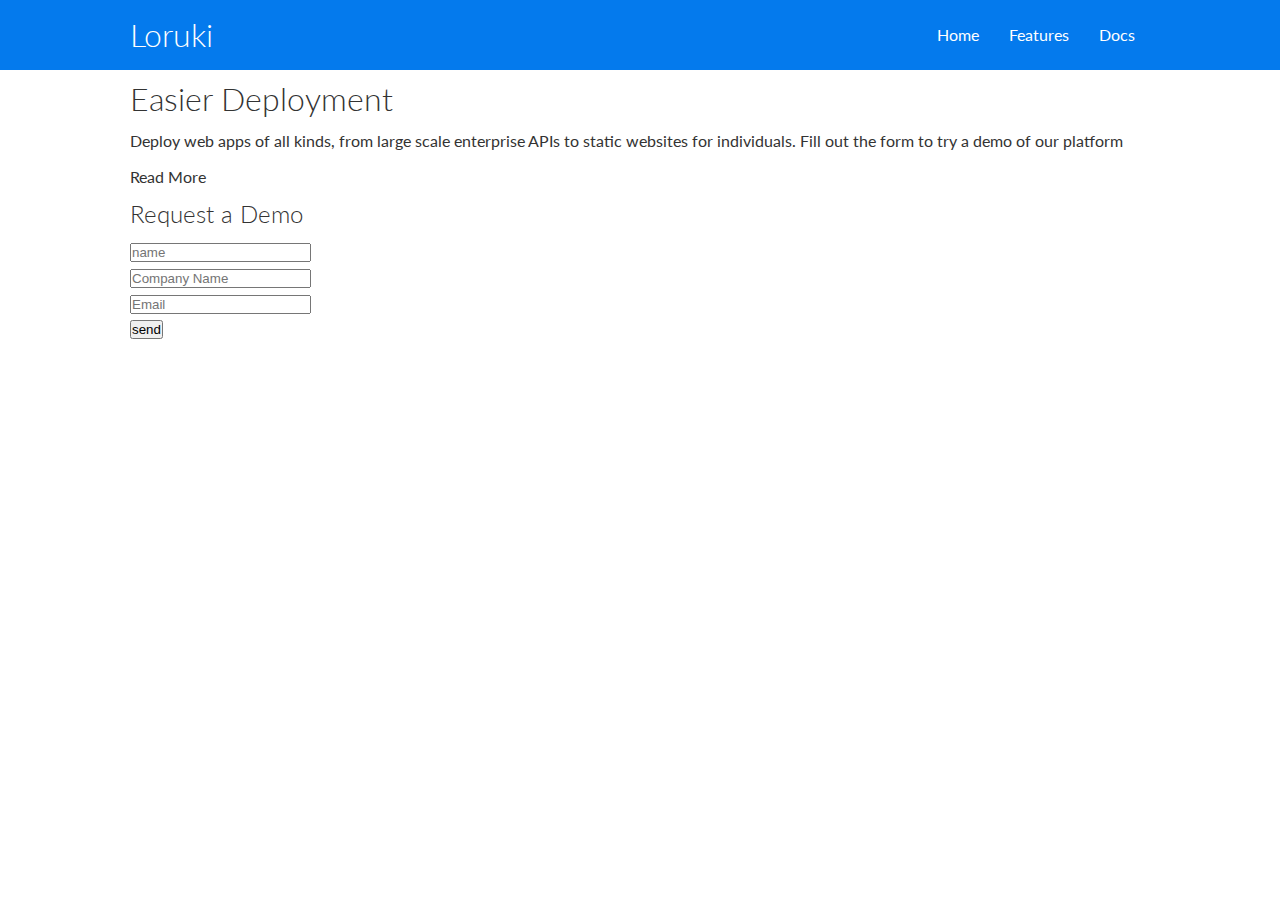
==== index.html @ 4183201b "added html for showcase" ====
<!DOCTYPE html>
<html lang="en">
<head>
    <meta charset="UTF-8">
    <meta name="viewport" content="width=device-width, initial-scale=1.0">
    <link rel="stylesheet" href="https://cdnjs.cloudflare.com/ajax/libs/font-awesome/6.4.2/css/all.min.css" integrity="sha512-z3gLpd7yknf1YoNbCzqRKc4qyor8gaKU1qmn+CShxbuBusANI9QpRohGBreCFkKxLhei6S9CQXFEbbKuqLg0DA==" crossorigin="anonymous" referrerpolicy="no-referrer" />
    <link rel="stylesheet" href="/css/style.css">
    <title>Loruki | Cloud Hosting For Everyone</title>
</head>
<body>
    <!-- navbar -->
    <div class="navbar">
            <div class="container flex">
                <h1 class="logo">Loruki</h1>
                <nav>
                    <ul>
                        <li> <a href="index.html">Home</a> </li>
                        <li> <a href="features.html">Features</a> </li>
                        <li> <a href="docs.html">Docs</a> </li>
                    </ul>
                </nav>
            </div>
    </div>

    <!-- showcase -->
    <section class="showcase">
                <div class="container grid">
                    <div class="showcase-text">
                        <h1>Easier Deployment</h1>
                        <p>Deploy web apps of all kinds, from large scale enterprise APIs to static websites for individuals. Fill out the form to try a demo of our platform</p>
                        <a href="features.html" class="btn btn-outline">Read More</a>
                    </div>

                    <div class="showcase-form card">
                        <h2>Request a Demo</h2>
                        <form>
                            <div class="form-control">
                               <input type="text" name="name" id="name" placeholder="name" required> 
                            </div>
                            <div class="form-control">
                               <input type="text" name="company" id="Company Name" placeholder="Company Name" required> 
                            </div>
                            <div class="form-control">
                               <input type="text" name="email" id="Email" placeholder="Email" required> 
                            </div>
                            <input type="submit" value="send" class="btn btn-primary">
                        </form>
                    </div>
                </div>
    </section>

</body>
</html>
---- css/style.css ----
@import url('https://fonts.googleapis.com/css2?family=Great+Vibes&family=Inter+Tight:wght@300&family=Lato:wght@300&family=Montserrat&display=swap');

*{
    box-sizing: border-box;
    padding:0;
    margin:0;
}

body{
    font-family: 'Lato','sans-serif';
    color:#333;
    line-height: 1.6;
}

ul {
    list-style-type: none;
}
a {
    text-decoration: none;
    color:#333;
}

h1, h2{
    font-weight: 300;
    line-height: 1.2;
    margin:10px 0px;
}

p{
    margin: 10px 0;
}

img {
    width: 100%;
}

.navbar {
    background-color: #047aed;
    color:#fff;
    height: 70px;
}

.navbar ul {
    display: flex;
}

.navbar a {
    color: #fff;
    padding:10px;
    margin: 0 5px;
}

.navbar a:hover{
    border-bottom: 2px #fff solid;
}

.navbar .flex {
    justify-content: space-between;
}

.container{
    max-width: 1100px;
    margin: 0 auto;
    overflow: auto;
    padding:0 40px;
}

.flex {
    display: flex;
    justify-content: center;
    align-items: center;
    height: 100%;
}
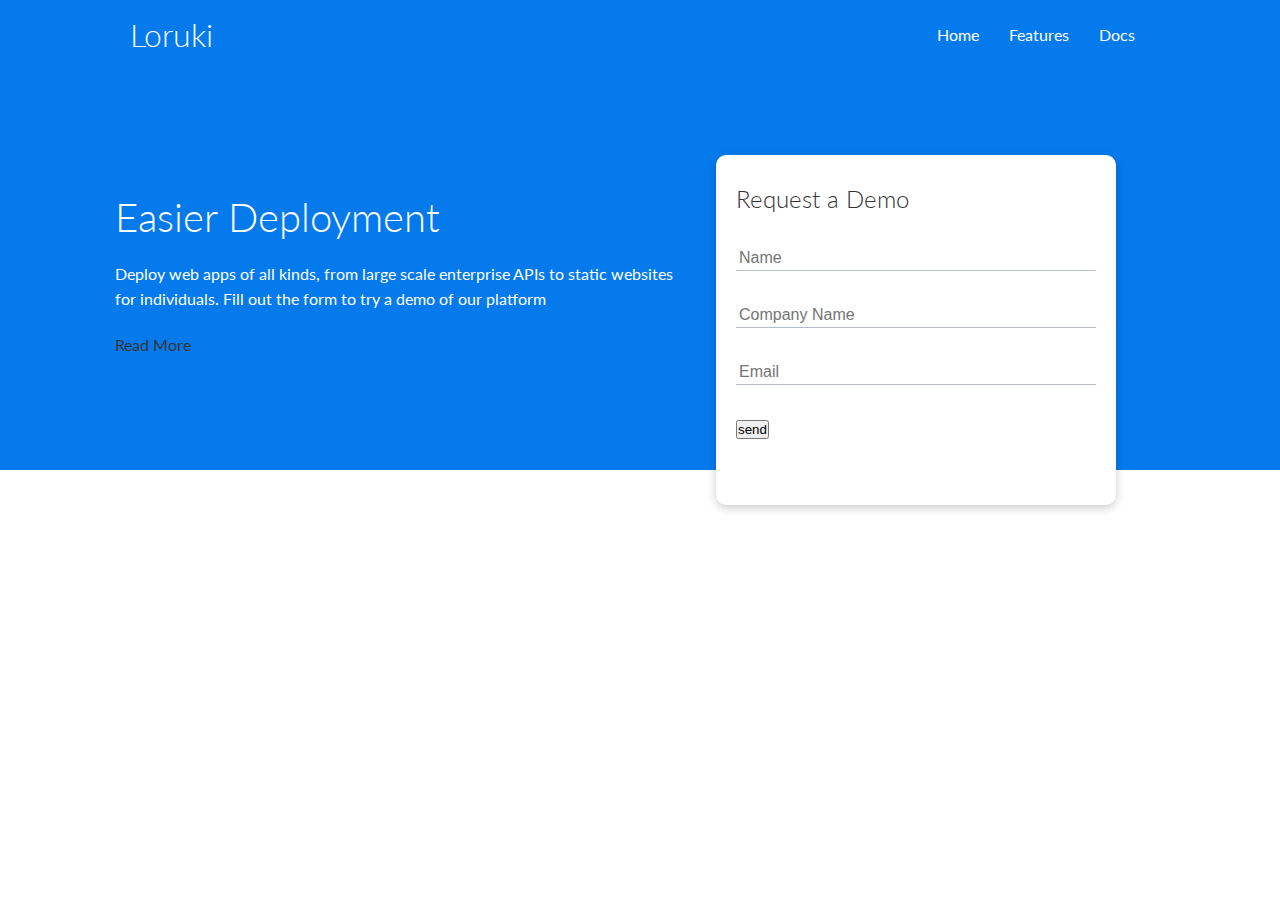
==== commit 7024f097: "created card and form" ====
--- a/index.html
+++ b/index.html
@@ -35,7 +35,7 @@
                         <h2>Request a Demo</h2>
                         <form>
                             <div class="form-control">
-                               <input type="text" name="name" id="name" placeholder="name" required> 
+                               <input type="text" name="name" id="name" placeholder="Name" required> 
                             </div>
                             <div class="form-control">
                                <input type="text" name="company" id="Company Name" placeholder="Company Name" required> 
--- a/css/style.css
+++ b/css/style.css
@@ -1,4 +1,8 @@
 @import url('https://fonts.googleapis.com/css2?family=Great+Vibes&family=Inter+Tight:wght@300&family=Lato:wght@300&family=Montserrat&display=swap');
+
+:root {
+    --primary-color:#047aed;
+}
 
 *{
     box-sizing: border-box;
@@ -34,8 +38,9 @@
     width: 100%;
 }
 
+/* navbar styling */
 .navbar {
-    background-color: #047aed;
+    background-color: var(--primary-color);
     color:#fff;
     height: 70px;
 }
@@ -58,11 +63,71 @@
     justify-content: space-between;
 }
 
+/* Showcase */
+
+.showcase {
+height: 400px;
+background-color: var(--primary-color);
+color:#fff;
+position: relative;
+}
+
+.showcase h1{
+    font-size: 40px;
+
+}
+.showcase p {
+    margin: 20px 0;
+}
+
+.showcase .grid {
+    grid-template-columns: 55% 45%;
+    gap: 30px;
+    overflow: visible;
+}
+
+.showcase-form{
+    position: relative;
+    top:60px;
+    height: 350px;
+    max-width: 400px;
+    padding:40px;
+    z-index: 100;
+
+}
+
+.showcase-form .form-control{
+    margin:30px 0;
+}
+
+.showcase-form input[type="text"],
+.showcase-form input[type="email"] {
+border:0;
+border-bottom: 1px solid #b4becb;
+width: 100%;
+padding: 3px;
+font-size: 16px;
+}
+
+.showcase-form input:focus {
+    outline: none;
+}
+
+/* utilities */
 .container{
     max-width: 1100px;
     margin: 0 auto;
     overflow: auto;
     padding:0 40px;
+}
+
+.card {
+    background-color: #fff;
+    color:#333;
+    border-radius: 10px;
+    box-shadow: 0 3px 10px rgba(0,0,0,0.2);
+    padding:20px;
+    margin:10px;
 }
 
 .flex {
@@ -72,3 +137,12 @@
     height: 100%;
 }
 
+.grid{
+    display: grid;
+    grid-template-columns: repeat(2,1fr);
+    gap:20px;
+    justify-content: center;
+    align-items: center;
+    height: 100%;
+    /* height: 100%; takes the total height of it's parent */ 
+}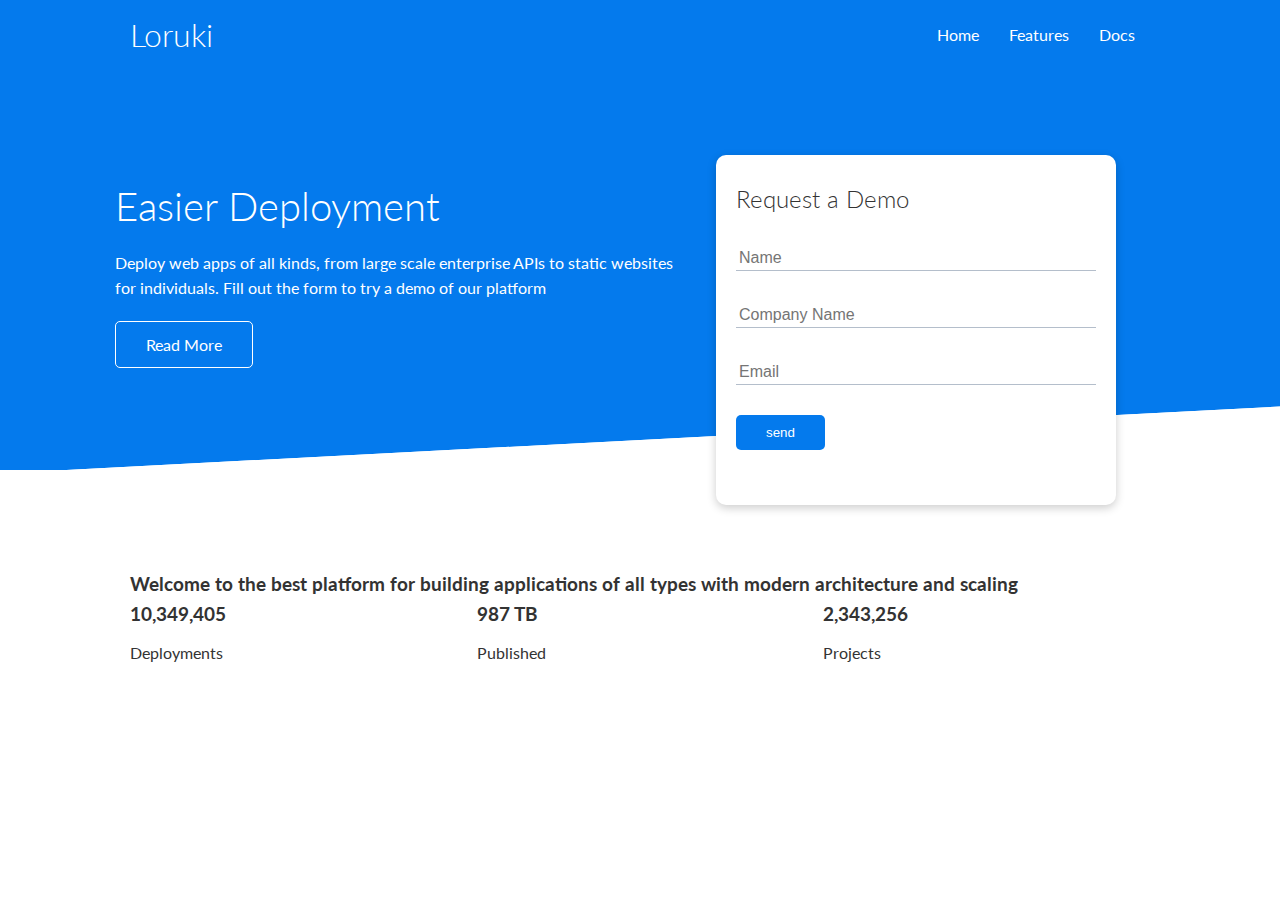
==== commit e4f8e519: "utility css file" ====
--- a/index.html
+++ b/index.html
@@ -5,6 +5,7 @@
     <meta name="viewport" content="width=device-width, initial-scale=1.0">
     <link rel="stylesheet" href="https://cdnjs.cloudflare.com/ajax/libs/font-awesome/6.4.2/css/all.min.css" integrity="sha512-z3gLpd7yknf1YoNbCzqRKc4qyor8gaKU1qmn+CShxbuBusANI9QpRohGBreCFkKxLhei6S9CQXFEbbKuqLg0DA==" crossorigin="anonymous" referrerpolicy="no-referrer" />
     <link rel="stylesheet" href="/css/style.css">
+    <link rel="stylesheet" href="/css/utilities.css">
     <title>Loruki | Cloud Hosting For Everyone</title>
 </head>
 <body>
@@ -49,5 +50,37 @@
                 </div>
     </section>
 
+    <!-- stats -->
+
+    <section class="stats">
+        <div class="container">
+            <h3 class="stats-heading text-center my-1">
+                Welcome to the best platform for building applications of all types with modern architecture and scaling
+            </h3>
+
+            <div class="grid grid-3 text-center my-4">
+
+                <div>
+                    <i class="fas fa-server fa-3x"></i>
+                    <h3>10,349,405</h3>
+                    <p class="text-secondary">Deployments</p>
+                </div>
+
+                <div>
+                    <i class="fas fa-upload fa-3x"></i>
+                    <h3>987 TB</h3>
+                    <p class="text-secondary">Published</p>
+                </div>
+
+                <div>
+                    <i class="fas fa-project-diagram fa-3x"></i>
+                    <h3>2,343,256</h3>
+                    <p class="text-secondary">Projects</p>
+                </div>
+
+            </div>
+        </div>
+    </section>
+
 </body>
 </html>--- a/css/style.css
+++ b/css/style.css
@@ -113,36 +113,25 @@
     outline: none;
 }
 
-/* utilities */
-.container{
-    max-width: 1100px;
-    margin: 0 auto;
-    overflow: auto;
-    padding:0 40px;
+.showcase::before, 
+.showcase::after{
+    content: '';
+    position: absolute;
+    height: 100px;
+    bottom:-70px;
+    right: 0;
+    left: 0;
+    background-color: #fff;
+    transform: skewY(-3deg) ;
+    -webkit-transform: skewY(-3deg) ;
+    -moz-transform: skewY(-3deg) ;
+    -ms-transform: skewY(-3deg) ;
+   
 }
 
-.card {
-    background-color: #fff;
-    color:#333;
-    border-radius: 10px;
-    box-shadow: 0 3px 10px rgba(0,0,0,0.2);
-    padding:20px;
-    margin:10px;
+/* stats */
+
+.stats {
+    padding-top: 100px;
 }
 
-.flex {
-    display: flex;
-    justify-content: center;
-    align-items: center;
-    height: 100%;
-}
-
-.grid{
-    display: grid;
-    grid-template-columns: repeat(2,1fr);
-    gap:20px;
-    justify-content: center;
-    align-items: center;
-    height: 100%;
-    /* height: 100%; takes the total height of it's parent */ 
-}--- a/css/utilities.css
+++ b/css/utilities.css
@@ -0,0 +1,56 @@
+
+.container{
+    max-width: 1100px;
+    margin: 0 auto;
+    overflow: auto;
+    padding:0 40px;
+}
+
+.card {
+    background-color: #fff;
+    color:#333;
+    border-radius: 10px;
+    box-shadow: 0 3px 10px rgba(0,0,0,0.2);
+    padding:20px;
+    margin:10px;
+}
+
+.btn {
+    display: inline-block;
+    padding: 10px 30px;
+    cursor: pointer;
+    background-color: var(--primary-color);
+    color:#fff;
+    border:none;
+    border-radius: 5px;
+}
+
+.btn-outline{
+    background-color: transparent;
+    border: 1px #fff solid;;
+}
+
+.btn:hover{
+    transform: scale(0.98);
+}
+
+.flex {
+    display: flex;
+    justify-content: center;
+    align-items: center;
+    height: 100%;
+}
+
+.grid{
+    display: grid;
+    grid-template-columns: repeat(2,1fr);
+    gap:20px;
+    justify-content: center;
+    align-items: center;
+    height: 100%;
+    /* height: 100%; takes the total height of it's parent */ 
+}
+
+.grid-3{
+    grid-template-columns: repeat(3,1fr);
+}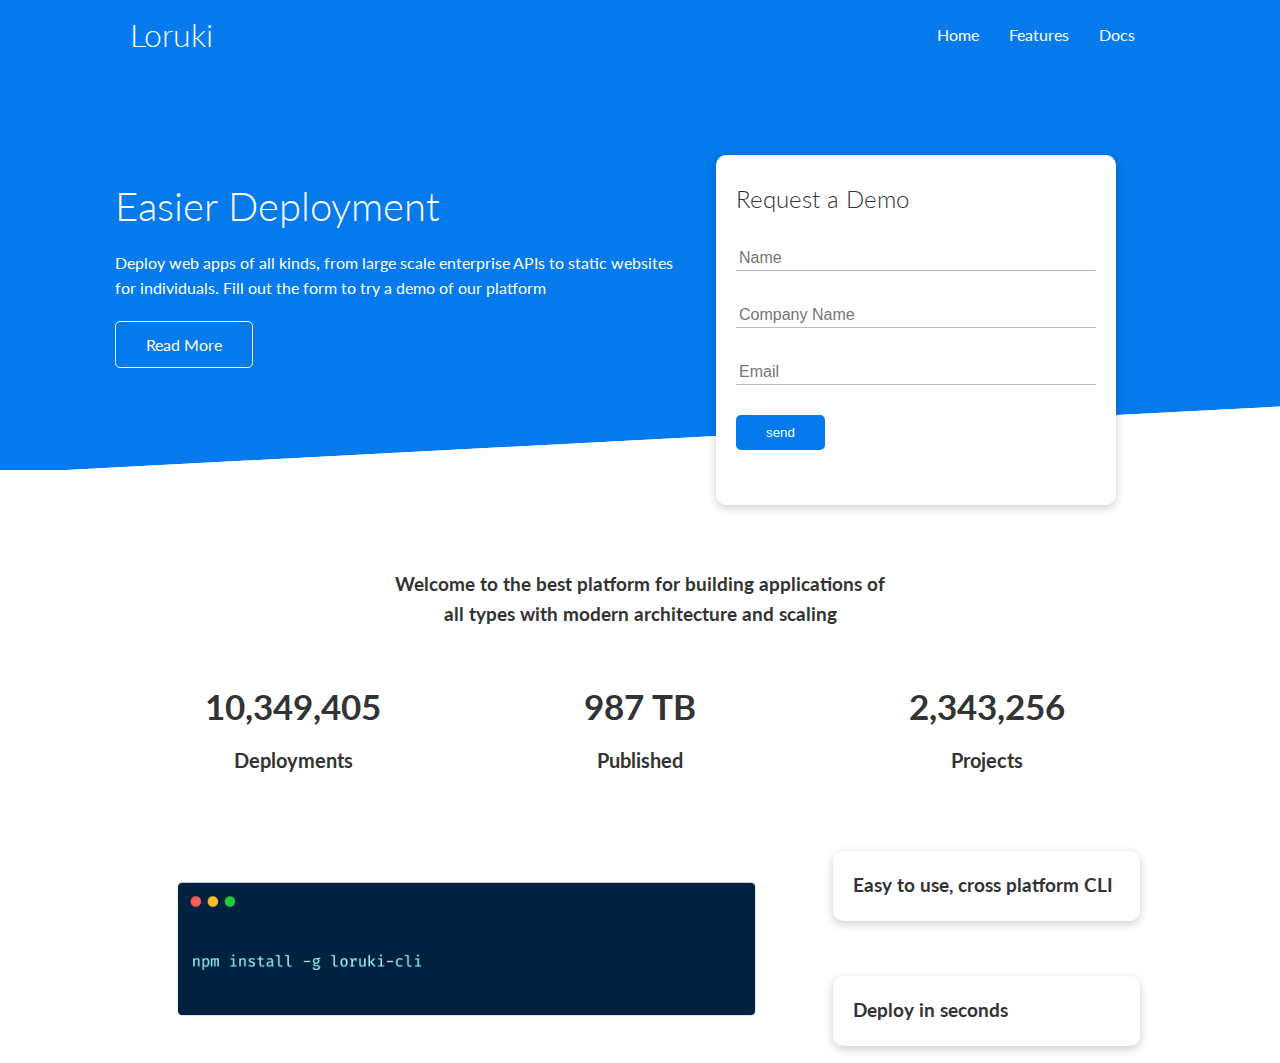
==== commit b760a2af: "created the CLI section" ====
--- a/index.html
+++ b/index.html
@@ -54,7 +54,7 @@
 
     <section class="stats">
         <div class="container">
-            <h3 class="stats-heading text-center my-1">
+            <h3 class="stats-heading text-center ">
                 Welcome to the best platform for building applications of all types with modern architecture and scaling
             </h3>
 
@@ -82,5 +82,20 @@
         </div>
     </section>
 
+     <!-- cli  -->
+        <section class="cli">
+            <div class="container grid">
+                <img src="/images/cli.png" alt="">
+
+                <div class="card">
+                    <h3>Easy to use, cross platform CLI</h3>
+                </div>
+
+                <div class="card">
+                    <h3>Deploy in seconds</h3>
+                </div>
+
+            </div>
+        </section>
 </body>
 </html>--- a/css/style.css
+++ b/css/style.css
@@ -135,3 +135,27 @@
     padding-top: 100px;
 }
 
+.stats-heading {
+    max-width: 500px;
+    margin: auto;
+}
+.stats .grid h3 {
+    font-size: 35px;
+}
+
+.stats .grid p {
+    font-size: 20px;
+    font-weight: bold;
+}
+
+/* ClI  */
+
+.cli .grid {
+    grid-template-columns: repeat(3,1fr);
+    grid-template-rows: repeat(2,1fr);
+}
+
+.cli .grid > *:first-child {
+    grid-column: 1 / span 2;
+    grid-row: 1 / span 2;
+}--- a/css/utilities.css
+++ b/css/utilities.css
@@ -34,6 +34,10 @@
     transform: scale(0.98);
 }
 
+.text-center{
+    text-align:center;
+}
+
 .flex {
     display: flex;
     justify-content: center;
@@ -53,4 +57,137 @@
 
 .grid-3{
     grid-template-columns: repeat(3,1fr);
+}
+
+/* normal Margins */
+
+.m-1 {
+    margin: 1rem;
+}
+
+.m-2 {
+    margin:1.5rem;
+}
+
+.m-3 {
+    margin:2rem;
+}
+
+.m-4 {
+    margin: 3rem;
+}
+
+.m-5{
+    margin: 4rem;
+}
+
+/* verticle margin */
+
+.my-1 {
+    margin: 1rem 0;
+}
+
+.my-2 {
+    margin:1.5rem 0;
+}
+
+.my-3 {
+    margin:2rem 0;
+}
+
+.my-4 {
+    margin: 3rem 0;
+}
+
+.my-5{
+    margin: 4rem 0;
+}
+
+/* :horizontal margin */
+.mx-1 {
+    margin: 0 1rem;
+}
+
+.mx-2 {
+    margin: 0 1.5rem;
+}
+
+.mx-3 {
+    margin: 0 2rem;
+}
+
+.mx-4 {
+    margin: 0 3rem;
+}
+
+.mx-5{
+    margin: 0 4rem;
+}
+
+
+/* Padding */
+/* normal Margins */
+
+.p-1 {
+    padding: 1rem;
+}
+
+.p-2 {
+    padding:1.5rem;
+}
+
+.p-3 {
+    padding:2rem;
+}
+
+.p-4 {
+    padding: 3rem;
+}
+
+.p-5{
+    padding: 4rem;
+}
+
+/* verticle padding */
+
+.py-1 {
+    padding: 1rem 0;
+}
+
+.py-2 {
+    padding:1.5rem 0;
+}
+
+.py-3 {
+    padding:2rem 0;
+}
+
+.py-4 {
+    padding: 3rem 0;
+}
+
+.py-5{
+    padding: 4rem 0;
+}
+
+
+/* :horizontal margin */
+.px-1 {
+    padding: 0 1rem;
+}
+
+.px-2 {
+    padding: 0 1.5rem;
+}
+
+.px-3 {
+    padding: 0 2rem;
+}
+
+.px-4 {
+    padding: 0 3rem;
+}
+
+.px-5{
+    padding: 0 4rem;
 }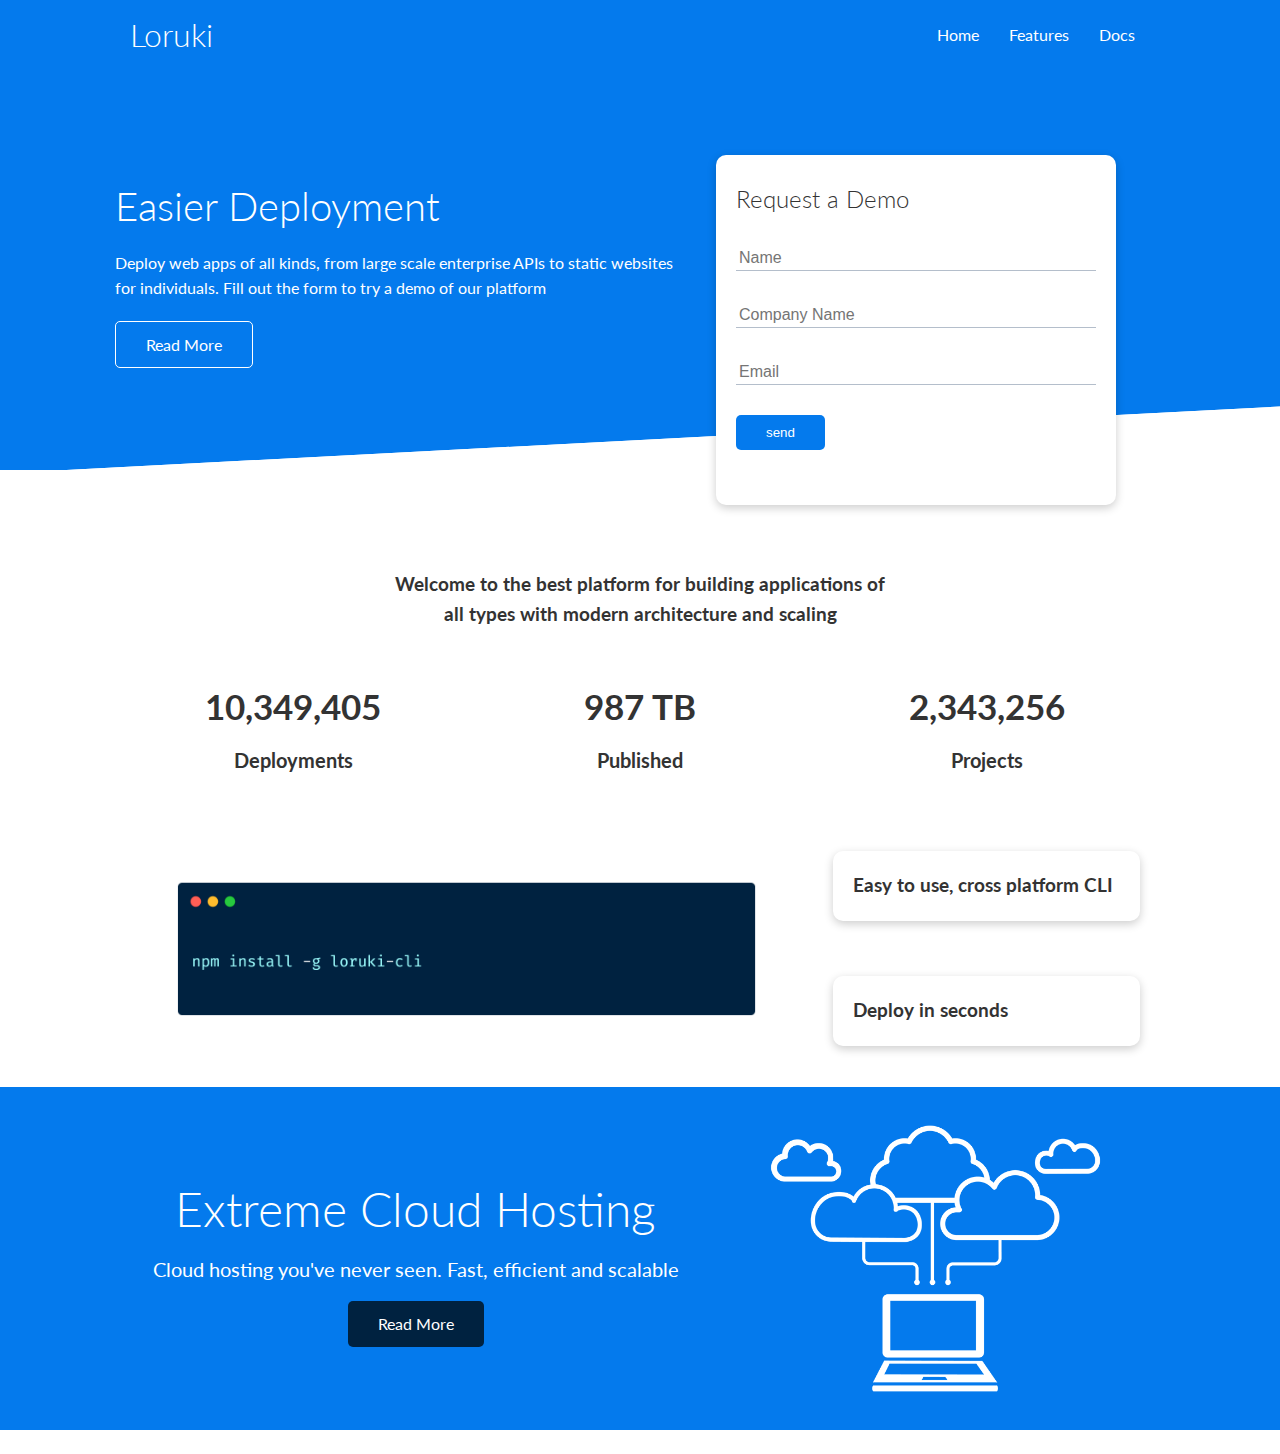
==== commit 2bdb264a: "completed cloud section" ====
--- a/index.html
+++ b/index.html
@@ -51,7 +51,6 @@
     </section>
 
     <!-- stats -->
-
     <section class="stats">
         <div class="container">
             <h3 class="stats-heading text-center ">
@@ -83,7 +82,7 @@
     </section>
 
      <!-- cli  -->
-        <section class="cli">
+    <section class="cli">
             <div class="container grid">
                 <img src="/images/cli.png" alt="">
 
@@ -96,6 +95,19 @@
                 </div>
 
             </div>
-        </section>
+    </section>
+
+    <!-- cloud  -->
+
+    <section class="cloud bg-primary my-2 py-2">
+        <div class="container grid">
+            <div class="text-center">
+                <h2 class="lg">Extreme Cloud Hosting</h2>
+                <p class="lead my-1">Cloud hosting you've never seen. Fast, efficient and scalable</p>
+                <a href="features.html" class="btn btn-dark">Read More</a>
+            </div>
+            <img src="images/cloud.png" alt="cloud">
+        </div>
+    </section>
 </body>
 </html>--- a/css/style.css
+++ b/css/style.css
@@ -2,6 +2,9 @@
 
 :root {
     --primary-color:#047aed;
+    --secondary-color:#1c3fa8;
+    --dark-color:#002240;
+    --light-color:#f4f4f4;
 }
 
 *{
@@ -158,4 +161,10 @@
 .cli .grid > *:first-child {
     grid-column: 1 / span 2;
     grid-row: 1 / span 2;
+}
+
+/* cloud */
+
+.cloud .grid {
+    grid-template-columns: 4fr 3fr;
 }--- a/css/utilities.css
+++ b/css/utilities.css
@@ -34,6 +34,47 @@
     transform: scale(0.98);
 }
 
+/* background and colored buttons  */
+
+.bg-primary, .btn-primary{
+    background-color: var(--primary-color);
+    color: #fff;
+}
+
+.bg-secondary, .btn-secondary{
+    background-color: var(--secondary-color);
+    color: #fff;
+}
+.bg-dark, .btn-dark{
+    background-color: var(--dark-color);
+    color: #fff;
+}
+.bg-light, .btn-light{
+    background-color: var(--light-color);
+    color: #333;
+}
+
+/* text sizes */
+
+.lead {
+    font-size: 20px;
+}
+
+.sm {
+    font-size: 1rem;
+}
+
+.md {
+    font-size: 2rem;
+}
+
+.lg {
+    font-size: 3rem;
+}
+
+.xl {
+    font-size: 4rem;
+}
 .text-center{
     text-align:center;
 }
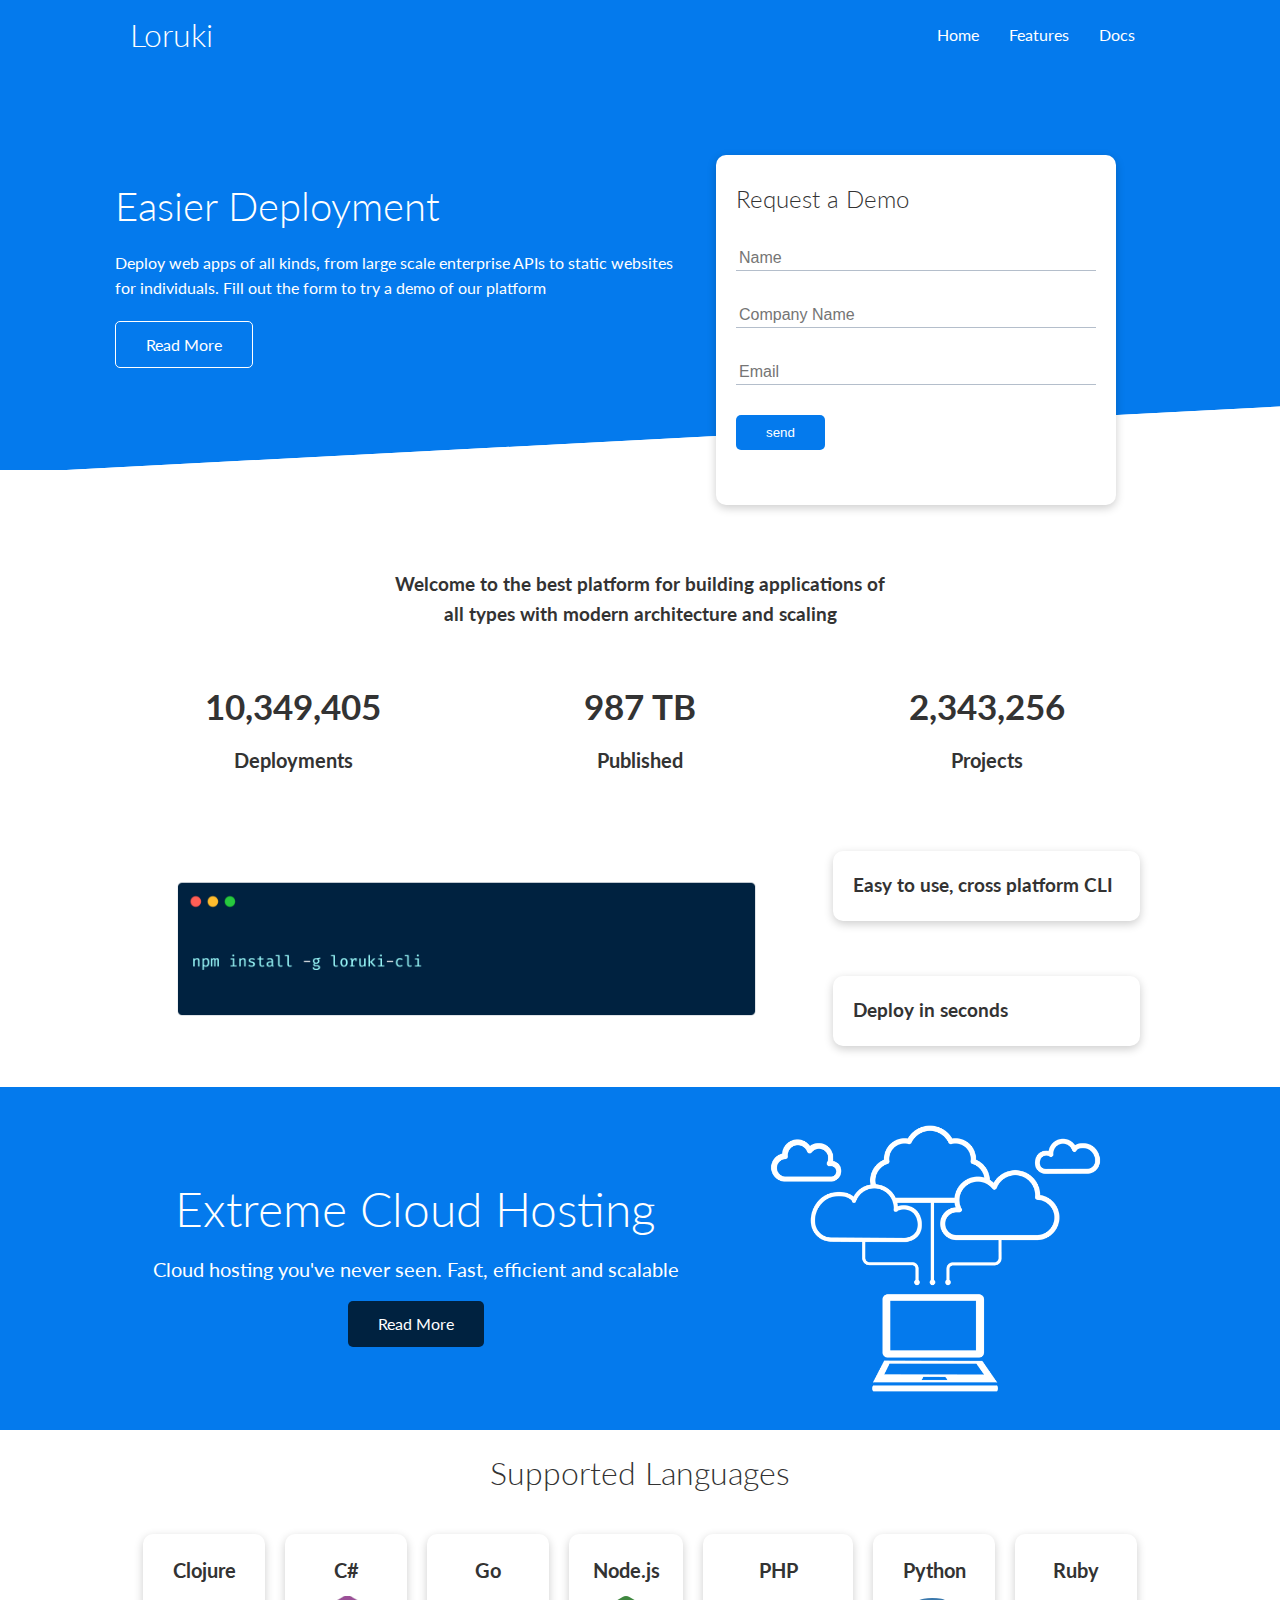
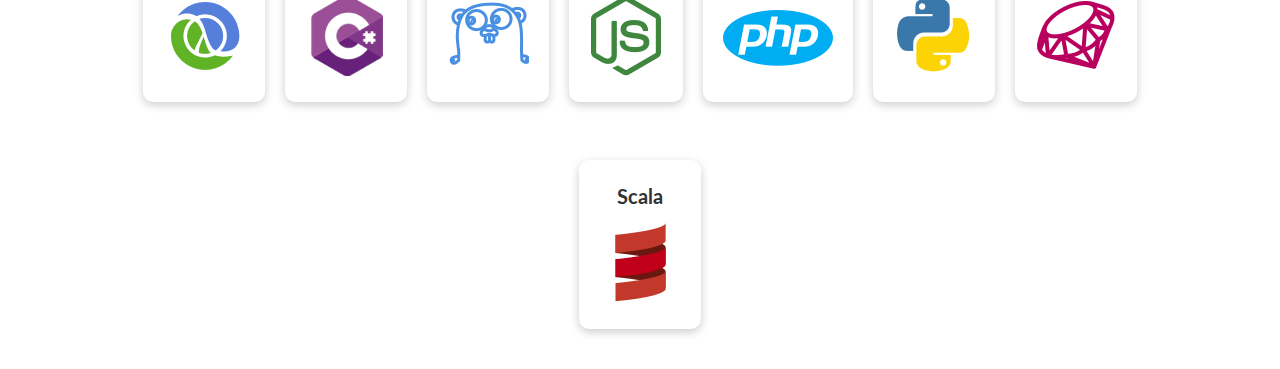
==== commit 184b321c: "done with languages section" ====
--- a/index.html
+++ b/index.html
@@ -109,5 +109,47 @@
             <img src="images/cloud.png" alt="cloud">
         </div>
     </section>
+
+    <!-- languages  -->
+    <section class="languages">
+        <h2 class="md text-center my-2">
+            Supported Languages
+        </h2>
+
+        <div class="container flex">
+                <div class="card">
+                    <h4>Clojure</h4>
+                    <img src="/images/logos/clojure.png" alt="node">
+                </div>
+                <div class="card">
+                    <h4>C#</h4>
+                    <img src="/images/logos/csharp.png" alt="node">
+                </div>
+                <div class="card">
+                    <h4>Go</h4>
+                    <img src="/images/logos/go.png" alt="node">
+                </div>
+                <div class="card">
+                    <h4>Node.js</h4>
+                    <img src="/images/logos/node.png" alt="node">
+                </div>
+                <div class="card">
+                    <h4>PHP</h4>
+                    <img src="/images/logos/php.png" alt="node">
+                </div>
+                <div class="card">
+                    <h4>Python</h4>
+                    <img src="/images/logos/python.png" alt="node">
+                </div>
+                <div class="card">
+                    <h4>Ruby</h4>
+                    <img src="/images/logos/ruby.png" alt="node">
+                </div>
+                <div class="card">
+                    <h4>Scala</h4>
+                    <img src="/images/logos/scala.png" alt="node">
+                </div>
+        </div>
+    </section>
 </body>
 </html>--- a/css/style.css
+++ b/css/style.css
@@ -167,4 +167,27 @@
 
 .cloud .grid {
     grid-template-columns: 4fr 3fr;
+}
+
+/* Languages  */
+
+.languages .flex {
+    flex-wrap: wrap;
+}
+
+.languages .card {
+    text-align: center;
+    margin: 18px 10px 40px;
+    transition: transform 0.2s ease-in;
+    cursor: pointer;
+}
+
+.languages .card h4 {
+    font-size: 20px;
+    margin-bottom: 10px;
+}
+
+.languages .card:hover{
+    transform: translateY(-15px);
+
 }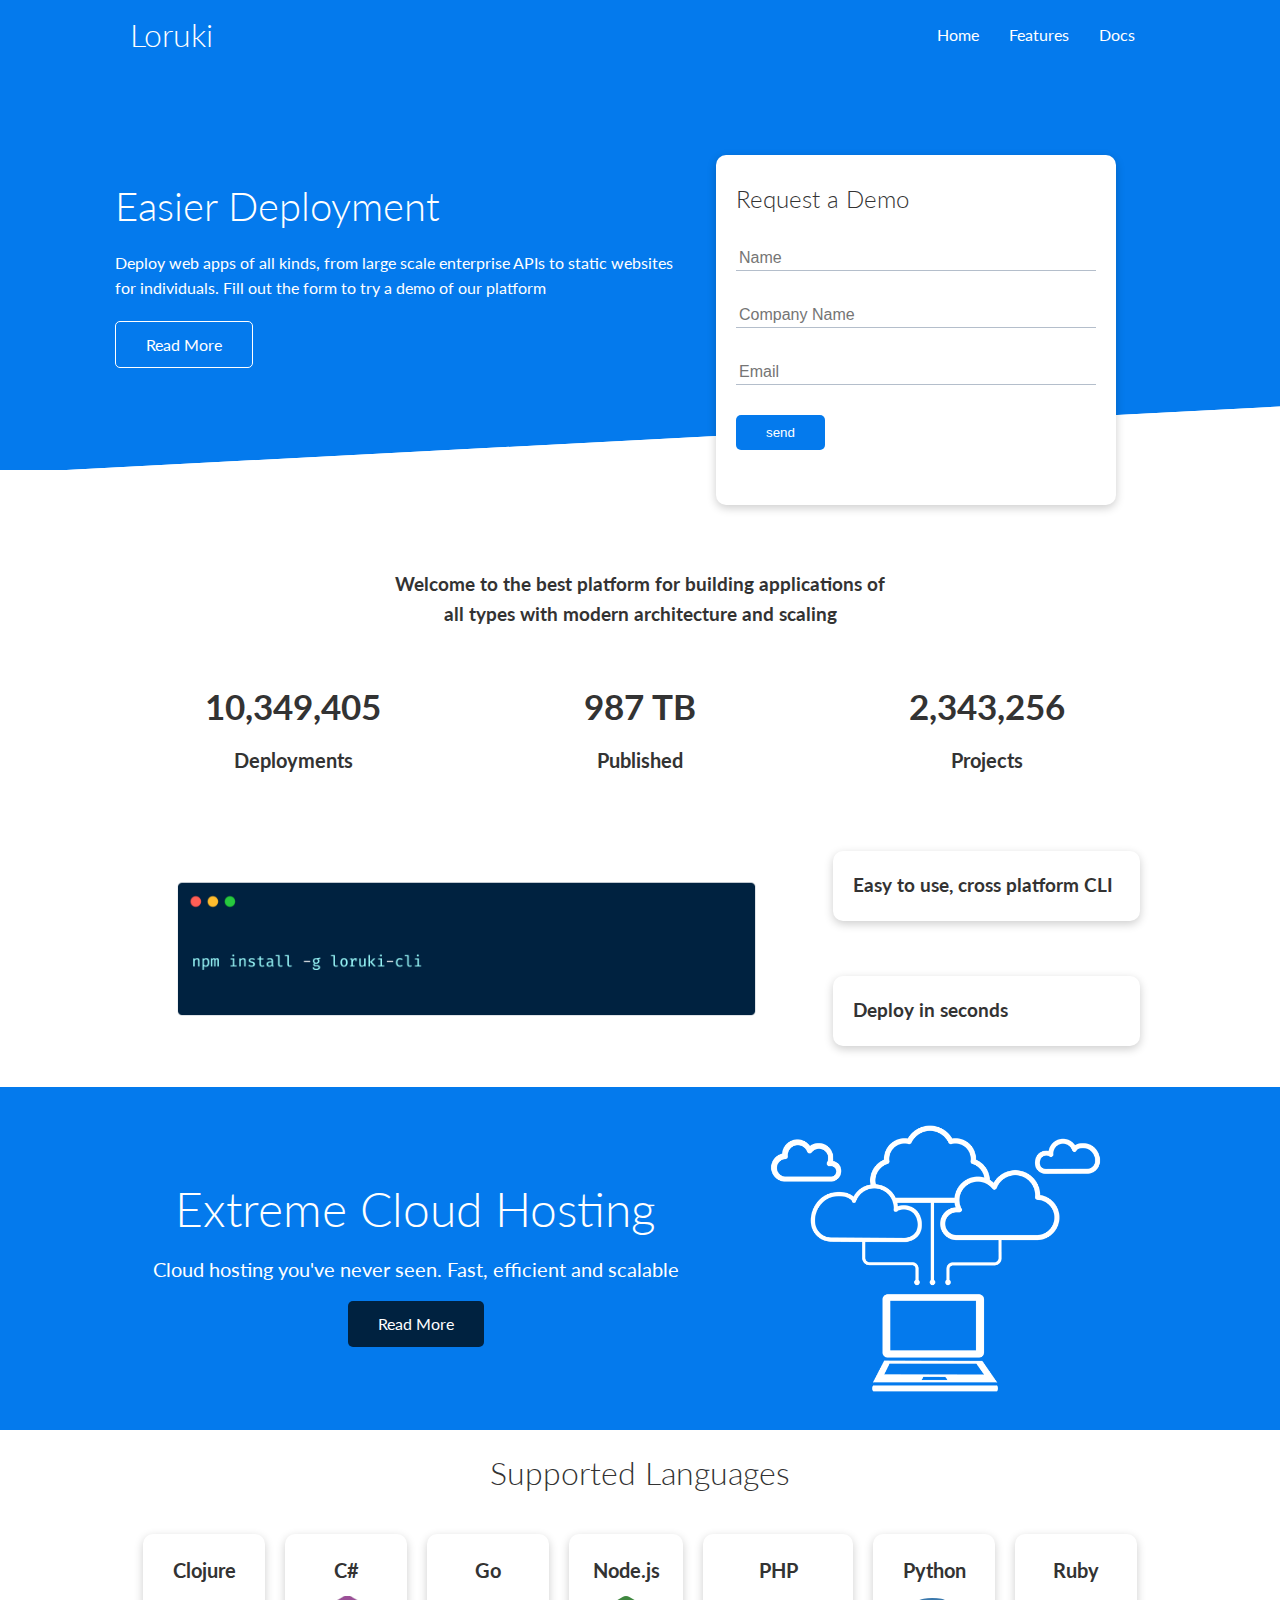
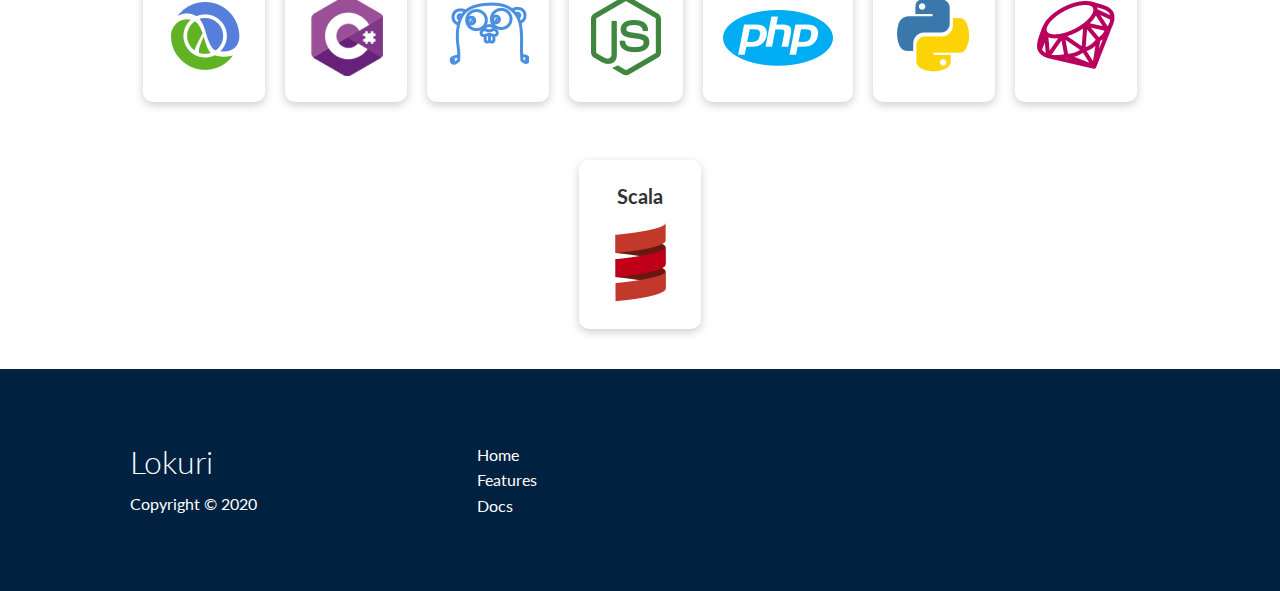
==== commit 7bc1bd3a: "completed home page" ====
--- a/index.html
+++ b/index.html
@@ -151,5 +151,31 @@
                 </div>
         </div>
     </section>
+
+    <!-- Footer  -->
+    <footer class="footer bg-dark py-5">
+
+        <div class="container grid grid-3">
+            <div>
+                <h1>Lokuri</h1>
+                <p>Copyright &copy; 2020</p>
+            </div>
+
+            <nav>
+                <ul>
+                    <li> <a href="index.html">Home</a> </li>
+                    <li> <a href="features.html">Features</a> </li>
+                    <li> <a href="docs.html">Docs</a> </li>
+                </ul>
+            </nav>
+
+            <div class="social">
+                <a href="#"><i class="fab fa-github fa-2x"></i></a>
+                <a href="#"><i class="fab fa-facebook fa-2x"></i></a>
+                <a href="#"><i class="fab fa-instagram fa-2x"></i></a>
+                <a href="#"><i class="fab fa-twitter fa-2x"></i></a>
+            </div>
+        </div>
+    </footer>
 </body>
 </html>--- a/css/style.css
+++ b/css/style.css
@@ -190,4 +190,62 @@
 .languages .card:hover{
     transform: translateY(-15px);
 
+}
+
+/* Footer  */
+
+.footer .social a {
+    margin: 0 10px;
+}
+
+/* Tablets and under  */
+
+@media (max-width: 768px) { 
+
+    .grid,
+    .showcase .grid,
+    .stats .grid,
+    .cli .grid,
+    .cloud .grid {
+        grid-template-columns: 1fr;
+        grid-template-rows: 1fr;
+    }
+
+    .showcase {
+        height: auto;
+    }
+    .showcase-text {
+        text-align: center;
+        margin-top: 40px;
+    }
+    .showcase-form {
+        justify-self: center;
+        margin: auto;
+    }
+
+    .cli .grid > *:first-child {
+        grid-column: 1;
+        grid-row: 1 ;
+    }
+
+}
+
+
+/* Mobile  */
+
+@media (max-width:500px) {
+
+    .navbar {
+        height: 110px;
+    }
+
+    .navbar .flex {
+        flex-direction: column;
+    }
+
+    .navbar ul {
+        padding:10px;
+        background-color: rgba(0,0,0,0.1);
+    }
+
 }--- a/css/utilities.css
+++ b/css/utilities.css
@@ -54,6 +54,12 @@
     color: #333;
 }
 
+.bg-primary a, .btn-primary a,
+.bg-secondary a, .btn-secondary a,
+.bg-dark a, .btn-dark a {
+    color: #fff;
+}
+
 /* text sizes */
 
 .lead {
